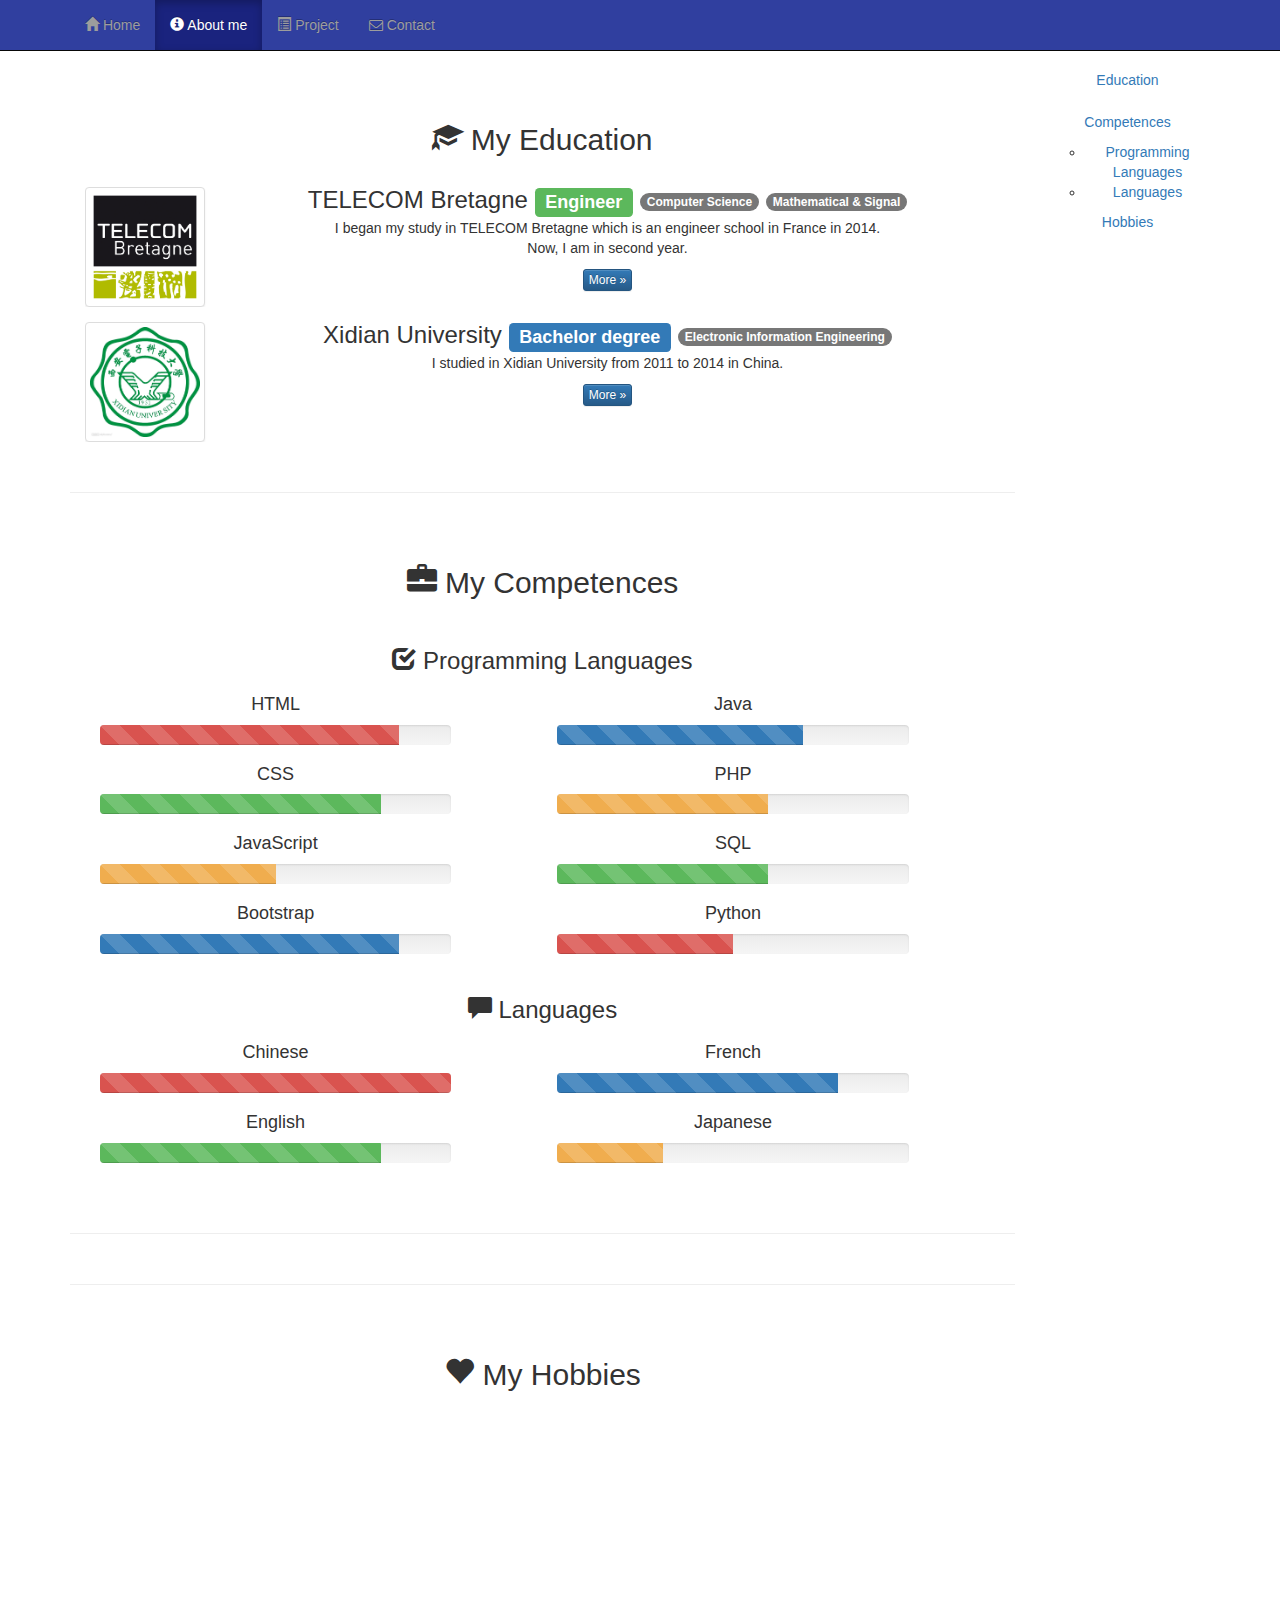
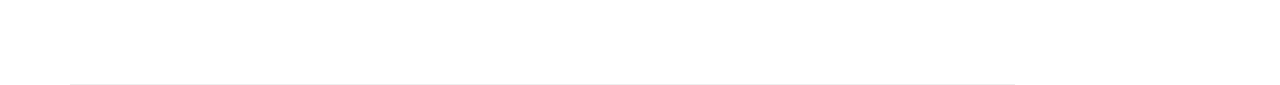
==== aboutme.html @ 02d78255 "add aboutme page" ====
<!DOCTYPE html>
<html lang="en">

<head>
    <meta charset="utf-8">
    <meta http-equiv="X-UA-Compatible" content="IE=edge">
    <meta name="viewport" content="width=device-width, initial-scale=1">
    <!-- The above 3 meta tags *must* come first in the head; any other head 
         content must come *after* these tags -->
    <title>Ristorante Con Fusion</title>
     <!-- Bootstrap -->
    <link href="css/bootstrap.min.css" rel="stylesheet">
    <link href="css/bootstrap-theme.min.css" rel="stylesheet">
    <link href="css/mystyles.css" rel="stylesheet">
    <link href="css/font-awesome.min.css" rel="stylesheet">
    <link href="css/bootstrap-social.css" rel="stylesheet">
     <link href="css/animate.css" rel="stylesheet" >
	 <link href="js/bootstrap.min.js" rel="stylesheet">
	    



    <!-- HTML5 shim and Respond.js for IE8 support of HTML5 elements and media queries -->
    <!-- WARNING: Respond.js doesn't work if you view the page via file:// -->
    <!--[if lt IE 9]>
      <script src="https://oss.maxcdn.com/html5shiv/3.7.2/html5shiv.min.js"></script>
      <script src="https://oss.maxcdn.com/respond/1.4.2/respond.min.js"></script>
    <![endif]-->
</head>

<body data-spy="scroll" data-target="#myScrollspy" data-offset="1">
<nav class="navbar navbar-inverse navbar-fixed-top" role="navigation">
            <div class="container">
                <div class="navbar-header">
                    <button type="button" class="navbar-toggle collapsed" data-toggle="collapse" data-target="#navbar" aria-expanded="false" aria-controls="navbar">
                        <span class="sr-only">Toggle navigation</span>
                        <span class="icon-bar"></span>
                        <span class="icon-bar"></span>
                        <span class="icon-bar"></span>
                    </button>
                </div>  
              <div id="navbar" class="navbar-collapse collapse">
                    <ul class="nav navbar-nav"> 
                     <li><a href="index.html"><span class="glyphicon glyphicon-home"
                         aria-hidden="true"></span> Home</a></li>
					<li class="active"><a href="aboutme.html"><span class="glyphicon glyphicon-info-sign"
                         aria-hidden="true"></span> About me</a></li>
                    <li><a href="project.html"><span class="glyphicon glyphicon-list-alt"
                    aria-hidden="true"></span> Project</a></li>
                    <li><a href="contactus.html"><i class="fa fa-envelope-o"></i> Contact</a></li>
                 </ul>
            </div>
    </div>
   </nav> 
	<div class="container">
		<div class="row">
		<div class="col-xs-12 col-sm-10">	
		 <div id="education" class="row row-content"> 
            <div class="col-xs-12 col-sm-12 ">
				<h2> <span class="glyphicon glyphicon-education"
                         aria-hidden="true"></span> My Education</h2>
				<p style="padding:3px "></p>
                 <div class="media">
                    <div class=" media-left media-middle">
                        <a href="http://www.telecom-bretagne.eu/">
                        <img class="media-object img-thumbnail"
                         src="img/telecom-bretagne.jpg" alt="telecom-bretagne" width="120" height="120">
                        </a>
                    </div>
                    <div class="media-body">
						<h3 class="media-heading">TELECOM Bretagne <span class="label label-sm label-success">Engineer</span>  <span class="badge">Computer Science </span>  <span class="badge">Mathematical &amp; Signal </span></h3>                        
						<p>I began my study in TELECOM Bretagne which is an engineer school in France in 2014. <br>
							Now, I am in second year.
						</p>
                        <p><a class="btn btn-primary btn-xs" href="#">More &raquo;</a></p>
                    </div>
                </div>
				<div class="media">
                    <div class=" media-left media-middle">
                        <a href="http://en.xidian.edu.cn/">
                        <img class="media-object img-thumbnail"
                         src="img/xidian.jpg" alt="xidian university" width="120" height="120">
                        </a>
                    </div>
                    <div class="media-body">
						<h3 class="media-heading">Xidian University <span class="label label-sm label-primary">Bachelor degree</span>  <span class="badge">Electronic Information Engineering </span></h3>                        
						<p>I studied in Xidian University from 2011 to 2014 in China. </p>
                        <p><a class="btn btn-primary btn-xs" href="#">More &raquo;</a></p>
                    </div>
                </div>
	          </div>
            </div>
		  <div class="row row-content">
            <div id="Competences"class="col-xs-12 col-sm-12 ">
				<h2> <span class="glyphicon glyphicon-briefcase"
                         aria-hidden="true"></span> My Competences</h2>
				<p style="padding:3px "></p>
			</div>
			<div id="Programming Languages" class="col-xs-12 col-sm-12 ">
				 <h3> <span class="glyphicon glyphicon-check"aria-hidden="true"></span> Programming Languages</h3>
			     
		    <div class="col-xs-12 col-sm-5 ">
				<h4>HTML</h4>
				<div class="progress">
                <div class="progress-bar  progress-bar-danger progress-bar-striped active" role="progressbar" aria-valuenow="60" aria-valuemin="0" aria-valuemax="100" style="width: 85%">
               <span class="sr-only">85% html</span>
                 </div>
               </div>
				<h4>CSS</h4>
				<div class="progress">
                <div class="progress-bar  progress-bar-success progress-bar-striped active" role="progressbar" aria-valuenow="60" aria-valuemin="0" aria-valuemax="100" style="width: 80%">
               <span class="sr-only">80% CSS</span>
                 </div>
               </div>
				<h4>JavaScript</h4>
				<div class="progress">
                <div class="progress-bar  progress-bar-warning progress-bar-striped active" role="progressbar" aria-valuenow="60" aria-valuemin="0" aria-valuemax="100" style="width: 50%">
               <span class="sr-only">50% JavaScript</span>
                 </div>
               </div>
				<h4>Bootstrap</h4>
 				<div class="progress">
  					<div class="progress-bar progress-bar-primary progress-bar-striped active" role="progressbar" aria-valuenow="80" aria-valuemin="0" aria-valuemax="100" style="width: 85%">
    				<span class="sr-only">85% Bootstrap</span>
  					</div>
				</div>
			</div>
			<div class="col-xs-12 col-sm-5 col-sm-offset-1">
				<h4>Java</h4>
				<div class="progress">
                <div class="progress-bar  progress-bar-primary progress-bar-striped active" role="progressbar" aria-valuenow="60" aria-valuemin="0" aria-valuemax="100" style="width: 70%">
               <span class="sr-only">70% java</span>
                 </div>
               </div>
				<h4>PHP</h4>
				<div class="progress">
                <div class="progress-bar  progress-bar-warning progress-bar-striped active" role="progressbar" aria-valuenow="60" aria-valuemin="0" aria-valuemax="100" style="width: 60%">
               <span class="sr-only">60% PHP</span>
                 </div>
               </div>
				<h4>SQL</h4>
				<div class="progress">
                <div class="progress-bar  progress-bar-success progress-bar-striped active" role="progressbar" aria-valuenow="60" aria-valuemin="0" aria-valuemax="100" style="width: 60%">
               <span class="sr-only">60% SQL</span>
                 </div>
               </div>
				<h4>Python</h4>
 				<div class="progress">
  					<div class="progress-bar progress-bar-danger progress-bar-striped active" role="progressbar" aria-valuenow="80" aria-valuemin="0" aria-valuemax="100" style="width: 50%">
    				<span class="sr-only">Python</span>
  					</div>
				</div>
			</div>
		 </div>

			 <div class="row row-content"> 
				 <div id="Languages"class="col-xs-12 col-sm-12 ">
				 <h3> <span class="glyphicon glyphicon-comment"aria-hidden="true"></span> Languages</h3>
				 <div class="col-xs-12 col-sm-5">
					 <h4> Chinese </h4>
					 <div class="progress">
  					<div class="progress-bar progress-bar-danger progress-bar-striped active" role="progressbar" aria-valuenow="80" aria-valuemin="0" aria-valuemax="100" style="width: 100%">
    				<span class="sr-only">Chinese</span>
  					</div>
				</div>
					 <h4> English </h4>
					 <div class="progress">
  					<div class="progress-bar progress-bar-success progress-bar-striped active" role="progressbar" aria-valuenow="80" aria-valuemin="0" aria-valuemax="100" style="width: 80%">
    				<span class="sr-only">English</span>
  					</div>
				</div>
				 </div>
				 
				 <div class="col-xs-12 col-sm-5 col-sm-offset-1">
					 <h4> French </h4>
					 <div class="progress">
  					<div class="progress-bar progress-bar-primary progress-bar-striped active" role="progressbar" aria-valuenow="80" aria-valuemin="0" aria-valuemax="100" style="width: 80%">
    				<span class="sr-only">French</span>
  					</div>
				</div>
					 <h4> Japanese </h4>
					 <div class="progress">
  					<div class="progress-bar progress-bar-warning progress-bar-striped active" role="progressbar" aria-valuenow="80" aria-valuemin="0" aria-valuemax="100" style="width: 30%">
    				<span class="sr-only">Japaneseh</span>
  					</div>
				</div>
				 </div>
			</div>
			</div>
  
         </div>
			<div class="row row-content">
            <div id="hobby"class="col-xs-12 col-sm-12 ">
				<h2> <span class="glyphicon glyphicon-heart"
                         aria-hidden="true"></span> My Hobbies</h2>
				<p style="padding:3px "></p>
			</div>
		
			</div>
			</div>
			<nav class="hidden-xs col-sm-2" id="myScrollspy">
				<p style="padding:30 px"></p>
            <ul class="nav nav-pills nav-stacked" data-spy="affix" data-offset-top="400">
                <li><a href="#education">Education</a></li>
				<li><a href="#Competences">Competences</a></li>
					<ul><li><a href="#Programming Languages">Programming Languages</a></li>
						<li><a href="#Language">Languages</a></li></ul>
                <li><a href="#hobby">Hobbies</a></li>
            </ul>
        </nav>
        
		
	</div>
	</div>
	
	
	</body>
	<script src="https://ajax.googleapis.com/ajax/libs/jquery/1.11.3/jquery.min.js"></script>
    <!-- Include all compiled plugins (below), or include individual files as needed -->
    <script src="js/bootstrap.min.js"></script>
</html>
---- css/mystyles.css ----
.row-header {
  margin: 0px auto;
  padding: 0px 0px;
}
.row-content {
  margin: 0px auto;
  padding: 50px 0px;
  border-bottom: 1px ridge;
  min-height: 400px;
}
.row-footer {
  margin: 0px auto;
  padding: 20px 0px;
  background-color: #AfAfAf;
}
.jumbotron {
  margin: 0px auto;
  padding: 70px 30px;
  background: #7986CB;
  color: floralwhite;
}
.carousel {
  background: #1a237e;
}
.carousel .item {
  height: 300px;
}
.carousel .item img {
  left: 0;
  min-height: 300px;
  position: absolute;
  top: 0;
}
.navbar-inverse {
  background: #303f9f;
  color: #ffffff;
}
.navbar-inverse .navbar-nav > .active > a {
  background: #1a237e;
  color: #ffffff;
}
.navbar-inverse .navbar-nav > .active > a:hover {
  background: #1a237e;
  color: #ffffff;
}
.navbar-inverse .navbar-nav > .active > a:focus {
  background: #1a237e;
  color: #ffffff;
}
.navbar-inverse .navbar-nav > .open > a {
  background: #1a237e;
  color: #ffffff;
}
.navbar-inverse .navbar-nav > .open > a:hover {
  background: #1a237e;
  color: #ffffff;
}
.navbar-inverse .navbar-nav > .open > a:focus {
  background: #1a237e;
  color: #ffffff;
}
.navbar-inverse .navbar-nav .open .dropdown-menu > li > a {
  background-color: #303f9f;
  color: #eeeeee;
}
.navbar-inverse .navbar-nav .open .dropdown-menu > li > a:hover {
  color: #000000;
}
.navbar-inverse .navbar-nav .open .dropdown-menu {
  background-color: #303f9f;
  color: #eeeeee;
}
address {
  color: #0f0f0f;
  font-size: 80%;
  margin: 0px;
}
body {
  text-align:center;
  padding: 50px 0px 0px 0px;
  z-index: 0;
}
.tab-content {
  border-bottom: 1px solid #dddddd;
  border-left: 1px solid #dddddd;
  border-right: 1px solid #dddddd;
  padding: 10px;
}
.affix {
  top: 100px;
}
#carouselButtons {
  bottom: 0px;
  position: absolute;
  right: 0px;
}
.center-block {
  display: block;
  margin-left: auto;
  margin-right: auto;
  text-align: center;
}
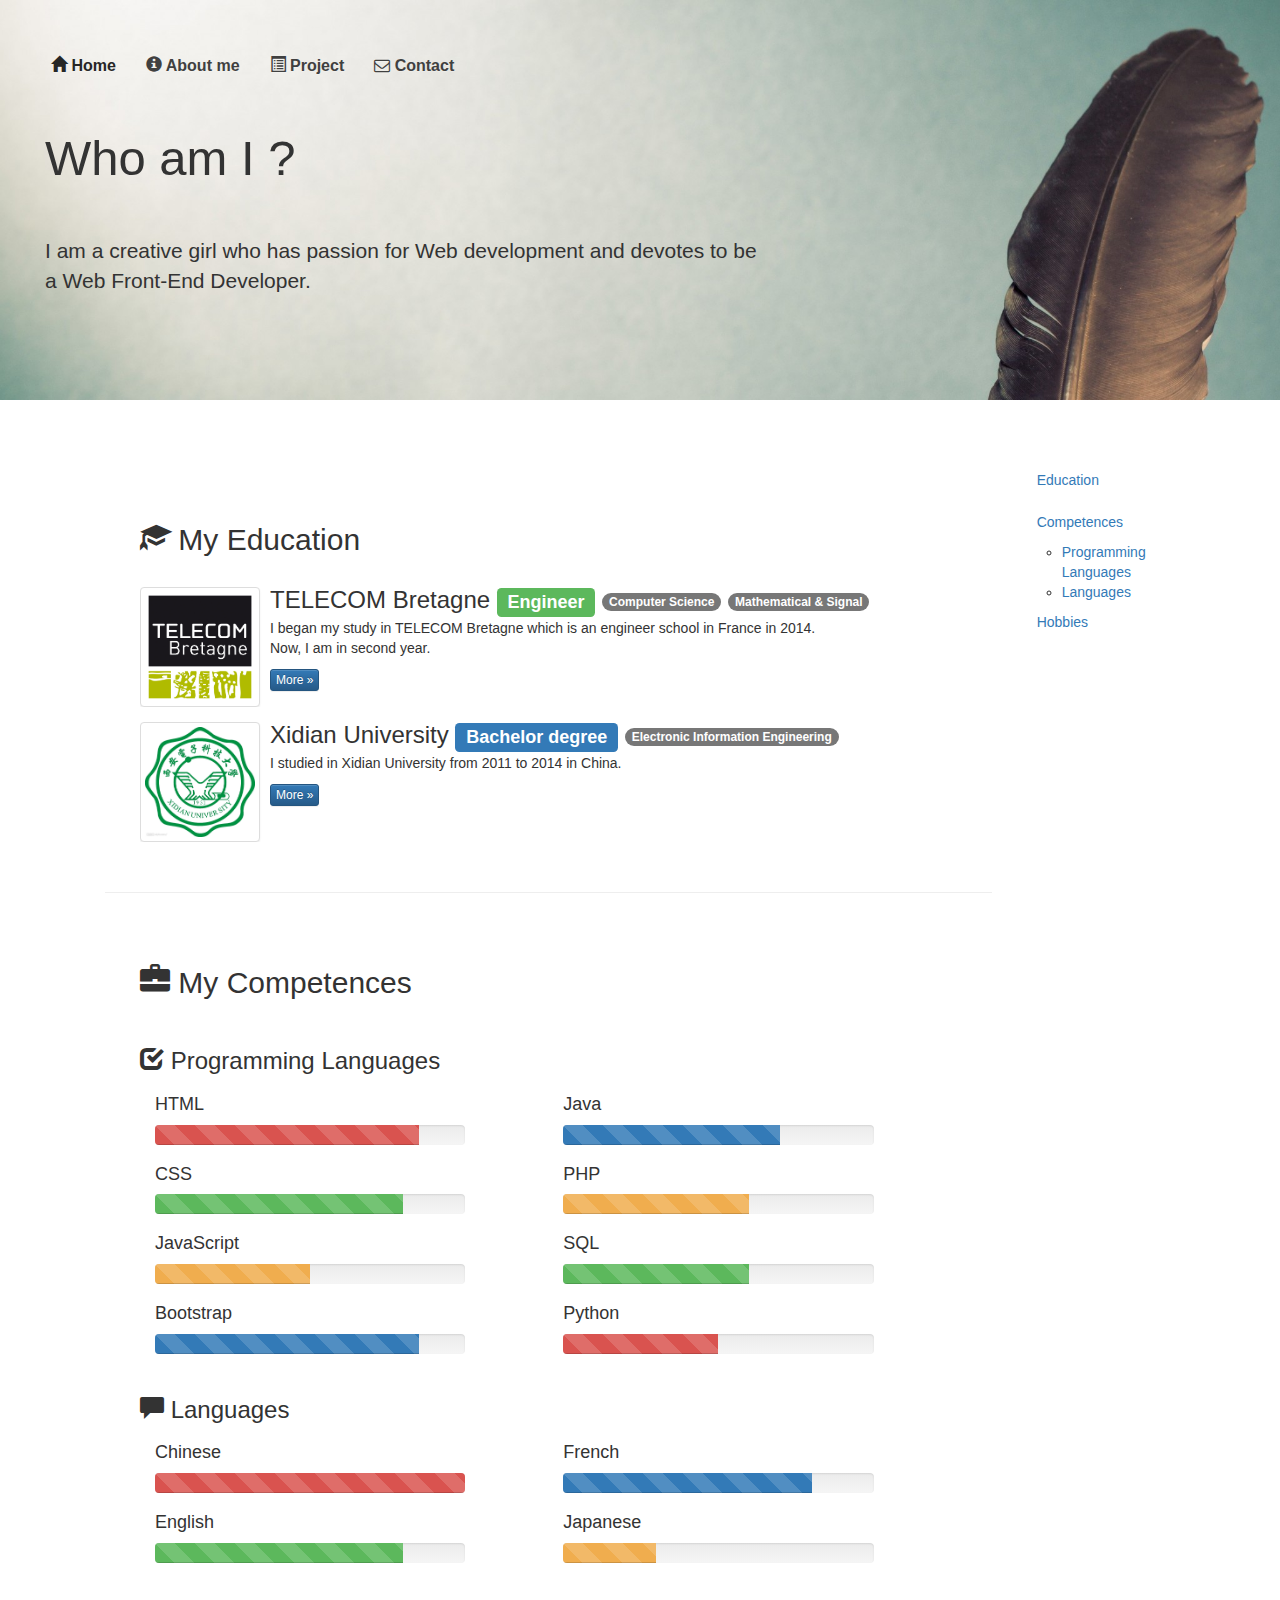
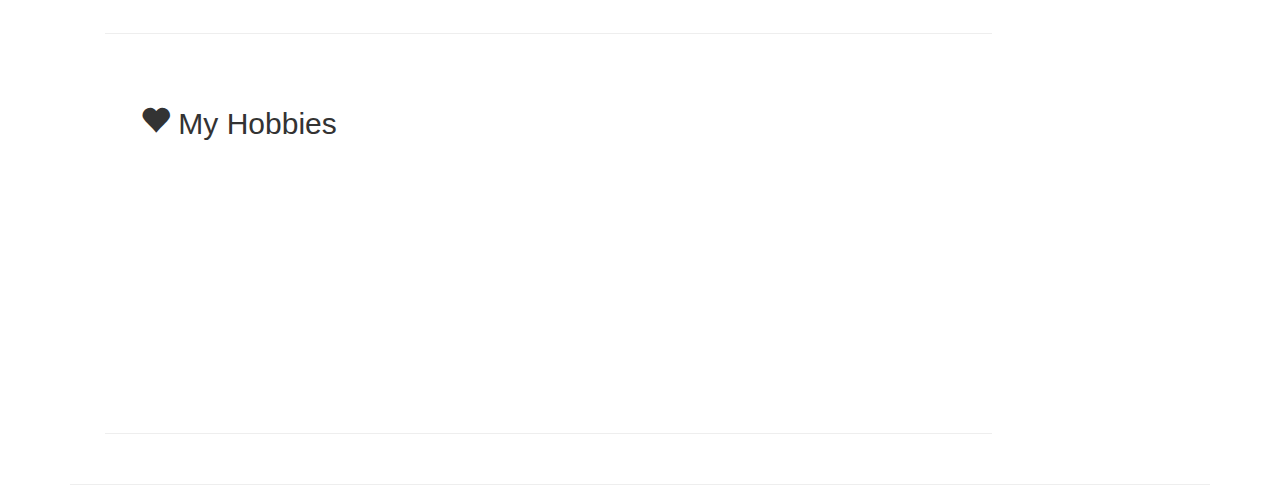
==== commit b21c90a1: "chang aboutme page background" ====
--- a/aboutme.html
+++ b/aboutme.html
@@ -16,10 +16,6 @@
     <link href="css/bootstrap-social.css" rel="stylesheet">
      <link href="css/animate.css" rel="stylesheet" >
 	 <link href="js/bootstrap.min.js" rel="stylesheet">
-	    
-
-
-
     <!-- HTML5 shim and Respond.js for IE8 support of HTML5 elements and media queries -->
     <!-- WARNING: Respond.js doesn't work if you view the page via file:// -->
     <!--[if lt IE 9]>
@@ -28,32 +24,46 @@
     <![endif]-->
 </head>
 
-<body data-spy="scroll" data-target="#myScrollspy" data-offset="1">
-<nav class="navbar navbar-inverse navbar-fixed-top" role="navigation">
-            <div class="container">
-                <div class="navbar-header">
-                    <button type="button" class="navbar-toggle collapsed" data-toggle="collapse" data-target="#navbar" aria-expanded="false" aria-controls="navbar">
+<body data-spy="scroll" data-target="#myScrollspy" data-offset="200">
+ <div id="aboutme">
+  <div class="row">
+	  <div class="col-xs-12 col-sm-6">
+	  <nav class="navbar" role="navigation">
+	  <div class="navbar-header">
+        <button type="button" class="navbar-toggle collapsed" data-toggle="collapse" data-target="#navbar" aria-expanded="false" aria-controls="navbar">
                         <span class="sr-only">Toggle navigation</span>
                         <span class="icon-bar"></span>
                         <span class="icon-bar"></span>
                         <span class="icon-bar"></span>
                     </button>
-                </div>  
-              <div id="navbar" class="navbar-collapse collapse">
+	 </div>
+        <div id="navbar" class="navbar-collapse collapse">
                     <ul class="nav navbar-nav"> 
-                     <li><a href="index.html"><span class="glyphicon glyphicon-home"
+                     <li class="active"><a href="index.html"><span class="glyphicon glyphicon-home"
                          aria-hidden="true"></span> Home</a></li>
-					<li class="active"><a href="aboutme.html"><span class="glyphicon glyphicon-info-sign"
+						<li><a href="aboutme.html"><span class="glyphicon glyphicon-info-sign"
                          aria-hidden="true"></span> About me</a></li>
                     <li><a href="project.html"><span class="glyphicon glyphicon-list-alt"
                     aria-hidden="true"></span> Project</a></li>
                     <li><a href="contactus.html"><i class="fa fa-envelope-o"></i> Contact</a></li>
                  </ul>
             </div>
-    </div>
-   </nav> 
+		
+       </nav>
+	   <div class="container">
+		  <div class="row row-jumbotron">
+			  <div class="col-xs-12 col-sm-8">
+		  <h1>Who am I ?</h1>
+		  <p>I am a creative girl who has passion for Web development and devotes to be a Web Front-End Developer.   </p>
+		  </div>
+		  </div>
+	   </div>
+	  </div>
+	   </div>
+	</div>
+
 	<div class="container">
-		<div class="row">
+		<div class="row row-content">
 		<div class="col-xs-12 col-sm-10">	
 		 <div id="education" class="row row-content"> 
             <div class="col-xs-12 col-sm-12 ">
@@ -153,7 +163,7 @@
 			</div>
 		 </div>
 
-			 <div class="row row-content"> 
+			  
 				 <div id="Languages"class="col-xs-12 col-sm-12 ">
 				 <h3> <span class="glyphicon glyphicon-comment"aria-hidden="true"></span> Languages</h3>
 				 <div class="col-xs-12 col-sm-5">
@@ -186,7 +196,7 @@
 				</div>
 				 </div>
 			</div>
-			</div>
+			
   
          </div>
 			<div class="row row-content">
--- a/css/mystyles.css
+++ b/css/mystyles.css
@@ -1,23 +1,41 @@
+.row-home {
+  margin: 0px auto;
+  padding: 0px 0px;
+  height: 550px;
+ }
 .row-header {
   margin: 0px auto;
   padding: 0px 0px;
 }
 .row-content {
   margin: 0px auto;
-  padding: 50px 0px;
+  padding:  50px 20px;
   border-bottom: 1px ridge;
   min-height: 400px;
+}
+.row-jumbotron h1{
+	padding-left: 30px;
+	font-size:350%;
+}
+.row-jumbotron p{
+	padding-left: 30px;
+	font-size: 150%;
+	margin-top: 50px;
 }
 .row-footer {
   margin: 0px auto;
   padding: 20px 0px;
   background-color: #AfAfAf;
 }
-.jumbotron {
+#aboutme{
+  background-image:url("../img/background.jpg");
+  background-repeat:no-repeat;
+  background-attachment: fixed;
+  background-position:bottom;
+  background-size: cover;
+  height: 400px;
+  padding: 0px auto;
   margin: 0px auto;
-  padding: 70px 30px;
-  background: #7986CB;
-  color: floralwhite;
 }
 .carousel {
   background: #1a237e;
@@ -31,44 +49,24 @@
   position: absolute;
   top: 0;
 }
-.navbar-inverse {
-  background: #303f9f;
-  color: #ffffff;
+.navbar{
+  margin-top:40px;
+  padding-left: 20px;
 }
-.navbar-inverse .navbar-nav > .active > a {
-  background: #1a237e;
-  color: #ffffff;
+.navbar-nav a{
+  color:#404040;
+  font-size: 16px;
+  font-weight: 550;
+  background-color:transparent;
 }
-.navbar-inverse .navbar-nav > .active > a:hover {
-  background: #1a237e;
-  color: #ffffff;
+
+.navbar .navbar-nav a:hover {
+    background:#cce6ff;
+	color:#262626;
 }
-.navbar-inverse .navbar-nav > .active > a:focus {
-  background: #1a237e;
-  color: #ffffff;
-}
-.navbar-inverse .navbar-nav > .open > a {
-  background: #1a237e;
-  color: #ffffff;
-}
-.navbar-inverse .navbar-nav > .open > a:hover {
-  background: #1a237e;
-  color: #ffffff;
-}
-.navbar-inverse .navbar-nav > .open > a:focus {
-  background: #1a237e;
-  color: #ffffff;
-}
-.navbar-inverse .navbar-nav .open .dropdown-menu > li > a {
-  background-color: #303f9f;
-  color: #eeeeee;
-}
-.navbar-inverse .navbar-nav .open .dropdown-menu > li > a:hover {
-  color: #000000;
-}
-.navbar-inverse .navbar-nav .open .dropdown-menu {
-  background-color: #303f9f;
-  color: #eeeeee;
+
+.navbar .navbar-nav>.active>a {
+    color:#262626;
 }
 address {
   color: #0f0f0f;
@@ -76,10 +74,19 @@
   margin: 0px;
 }
 body {
-  text-align:center;
-  padding: 50px 0px 0px 0px;
+  padding: 0px 0px;
   z-index: 0;
+  margin: 0px 0px;
 }
+#home{
+  background-image:url("../img/background.jpg");
+  background-repeat:no-repeat;
+  background-size: cover;
+  background-attachment: fixed;
+  background-position: center;
+  padding: 0px 0px;
+}
+
 .tab-content {
   border-bottom: 1px solid #dddddd;
   border-left: 1px solid #dddddd;
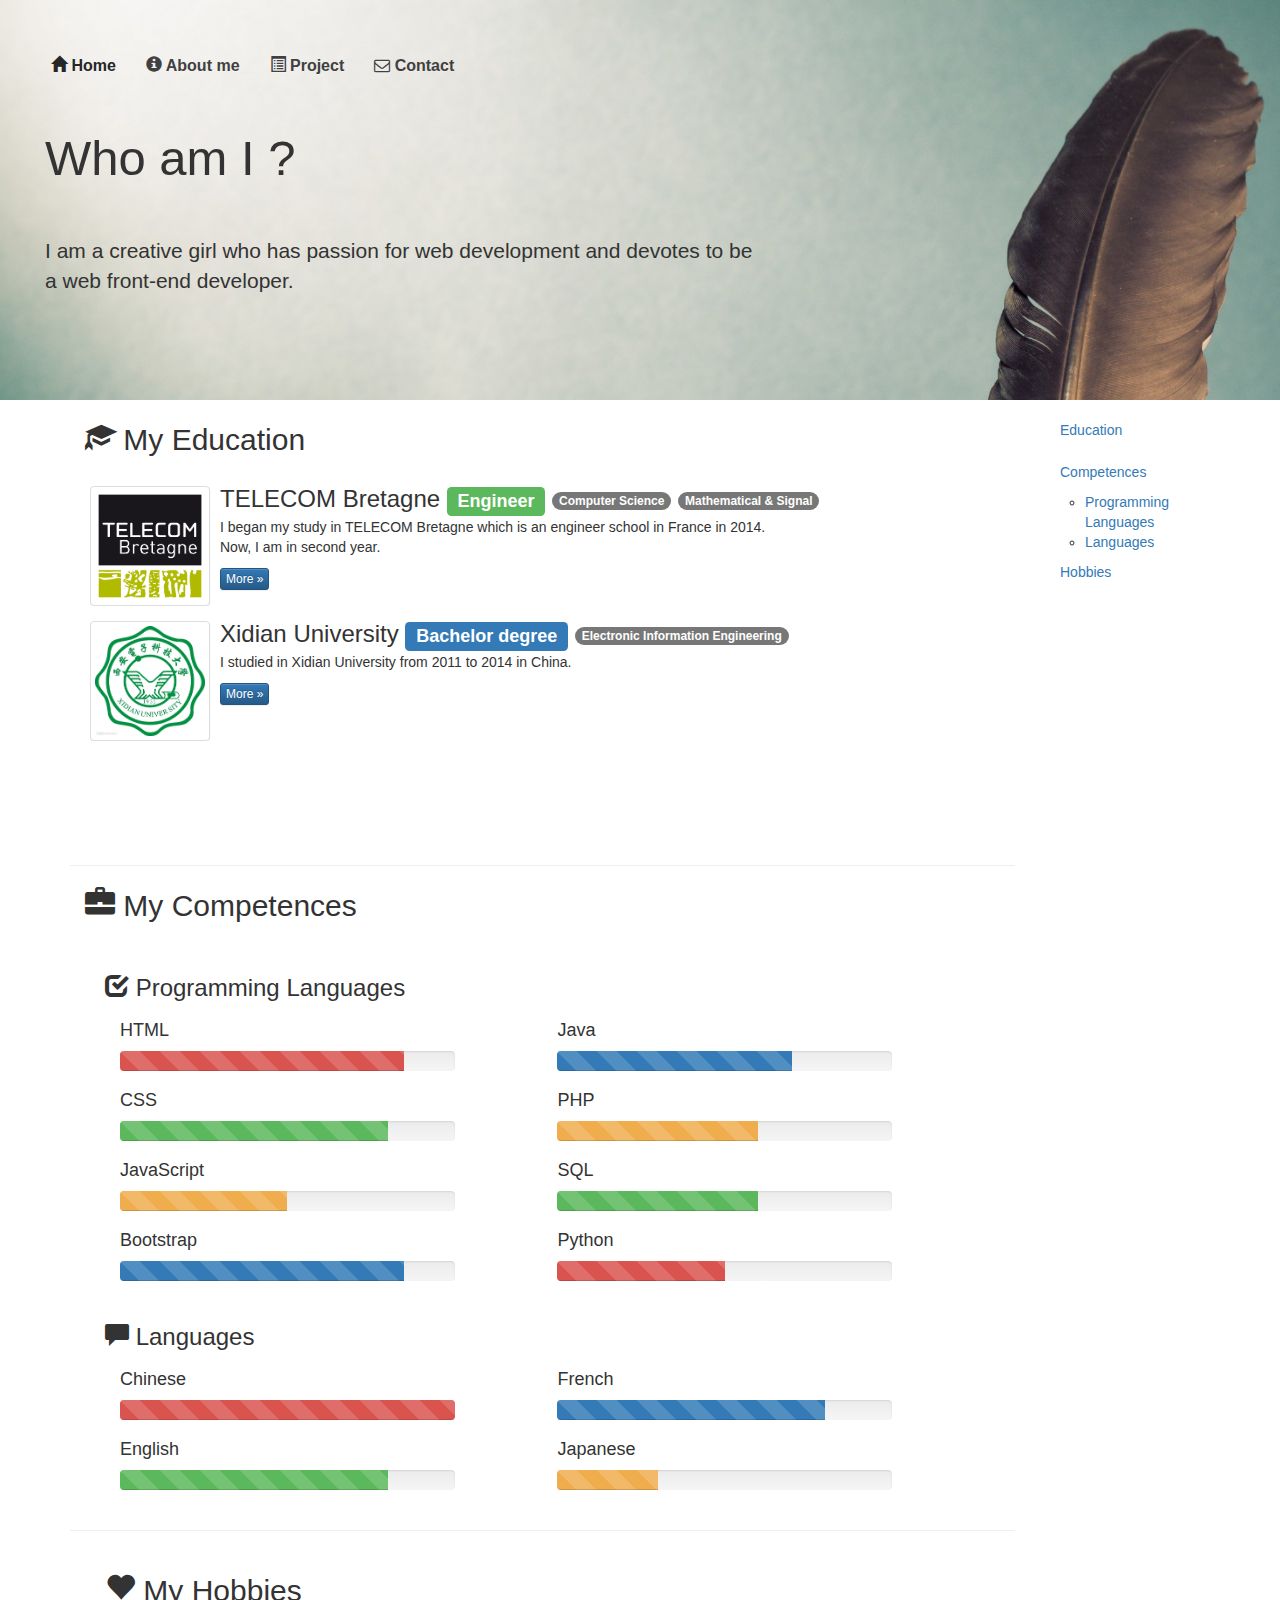
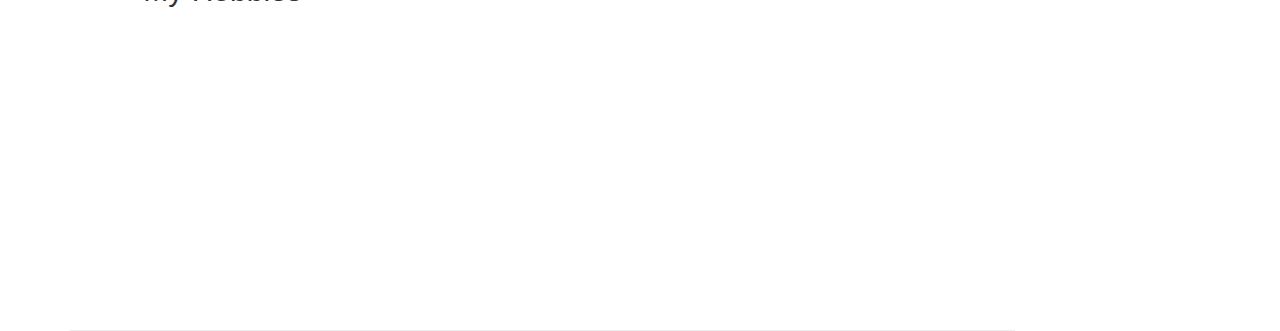
==== commit d67c048d: "creat project page" ====
--- a/aboutme.html
+++ b/aboutme.html
@@ -54,7 +54,7 @@
 		  <div class="row row-jumbotron">
 			  <div class="col-xs-12 col-sm-8">
 		  <h1>Who am I ?</h1>
-		  <p>I am a creative girl who has passion for Web development and devotes to be a Web Front-End Developer.   </p>
+		  <p>I am a creative girl who has passion for web development and devotes to be a web front-end developer.   </p>
 		  </div>
 		  </div>
 	   </div>
@@ -63,18 +63,21 @@
 	</div>
 
 	<div class="container">
-		<div class="row row-content">
+		<div class="row">
 		<div class="col-xs-12 col-sm-10">	
-		 <div id="education" class="row row-content"> 
+		 <div id="education">
+			<div class="row row-header">
             <div class="col-xs-12 col-sm-12 ">
 				<h2> <span class="glyphicon glyphicon-education"
                          aria-hidden="true"></span> My Education</h2>
-				<p style="padding:3px "></p>
+				</div>
+				 </div>
+				 <div class="row row-content">
                  <div class="media">
                     <div class=" media-left media-middle">
                         <a href="http://www.telecom-bretagne.eu/">
                         <img class="media-object img-thumbnail"
-                         src="img/telecom-bretagne.jpg" alt="telecom-bretagne" width="120" height="120">
+                         src="img/telecom-bretagne.jpg" alt="telecom-bretagne" target="_blank" width="120" height="120">
                         </a>
                     </div>
                     <div class="media-body">
@@ -89,7 +92,7 @@
                     <div class=" media-left media-middle">
                         <a href="http://en.xidian.edu.cn/">
                         <img class="media-object img-thumbnail"
-                         src="img/xidian.jpg" alt="xidian university" width="120" height="120">
+                         src="img/xidian.jpg" alt="xidian university" width="120" height="120" target="_blank">
                         </a>
                     </div>
                     <div class="media-body">
@@ -97,25 +100,27 @@
 						<p>I studied in Xidian University from 2011 to 2014 in China. </p>
                         <p><a class="btn btn-primary btn-xs" href="#">More &raquo;</a></p>
                     </div>
+					</div>
                 </div>
-	          </div>
+	          
             </div>
-		  <div class="row row-content">
-            <div id="Competences"class="col-xs-12 col-sm-12 ">
+		  <div id="Competences">
+			  <div class="row row-header">
+                <div class="col-xs-12 col-sm-12 ">
 				<h2> <span class="glyphicon glyphicon-briefcase"
                          aria-hidden="true"></span> My Competences</h2>
-				<p style="padding:3px "></p>
-			</div>
-			<div id="Programming Languages" class="col-xs-12 col-sm-12 ">
+			    </div>
+			   </div>
+			  <div class="row row-content">
+			   <div id="Programming Languages" class="col-xs-12 col-sm-12 ">
 				 <h3> <span class="glyphicon glyphicon-check"aria-hidden="true"></span> Programming Languages</h3>
-			     
-		    <div class="col-xs-12 col-sm-5 ">
-				<h4>HTML</h4>
-				<div class="progress">
-                <div class="progress-bar  progress-bar-danger progress-bar-striped active" role="progressbar" aria-valuenow="60" aria-valuemin="0" aria-valuemax="100" style="width: 85%">
-               <span class="sr-only">85% html</span>
-                 </div>
-               </div>
+		         <div class="col-xs-12 col-sm-5 ">
+				 <h4>HTML</h4>
+				 <div class="progress">
+                 <div class="progress-bar  progress-bar-danger progress-bar-striped active" role="progressbar" aria-valuenow="60" aria-valuemin="0" aria-valuemax="100" style="width: 85%">
+                <span class="sr-only">85% html</span>
+                 </div>
+                 </div>
 				<h4>CSS</h4>
 				<div class="progress">
                 <div class="progress-bar  progress-bar-success progress-bar-striped active" role="progressbar" aria-valuenow="60" aria-valuemin="0" aria-valuemax="100" style="width: 80%">
@@ -162,8 +167,6 @@
 				</div>
 			</div>
 		 </div>
-
-			  
 				 <div id="Languages"class="col-xs-12 col-sm-12 ">
 				 <h3> <span class="glyphicon glyphicon-comment"aria-hidden="true"></span> Languages</h3>
 				 <div class="col-xs-12 col-sm-5">
@@ -196,7 +199,7 @@
 				</div>
 				 </div>
 			</div>
-			
+			</div>
   
          </div>
 			<div class="row row-content">
--- a/css/mystyles.css
+++ b/css/mystyles.css
@@ -4,12 +4,12 @@
   height: 550px;
  }
 .row-header {
-  margin: 0px auto;
-  padding: 0px 0px;
+  margin: 0px 0px;
+  padding: 0px auto;
 }
 .row-content {
   margin: 0px auto;
-  padding:  50px 20px;
+  padding:  20px 20px;
   border-bottom: 1px ridge;
   min-height: 400px;
 }
@@ -37,15 +37,13 @@
   padding: 0px auto;
   margin: 0px auto;
 }
-.carousel {
-  background: #1a237e;
-}
+
 .carousel .item {
-  height: 300px;
+  height: 400px;
 }
 .carousel .item img {
   left: 0;
-  min-height: 300px;
+  min-height: 400px;
   position: absolute;
   top: 0;
 }
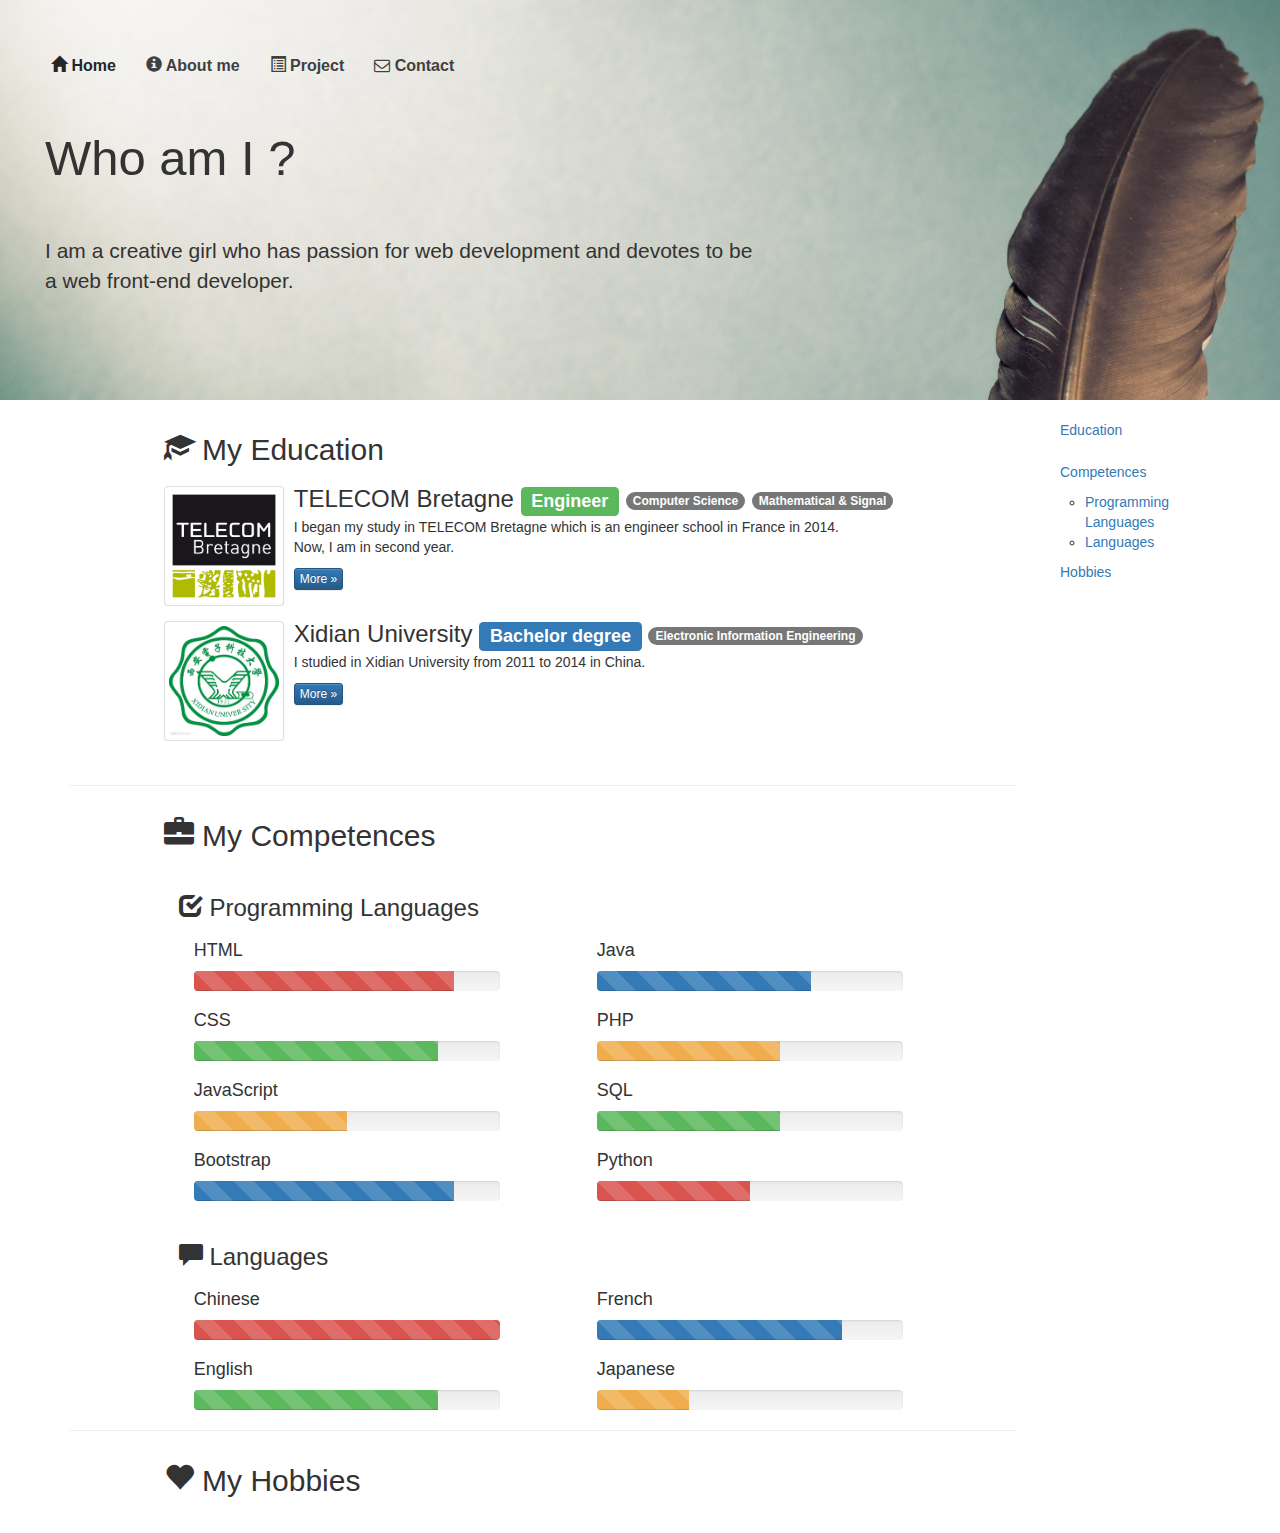
==== commit e54879a9: "add contact page" ====
--- a/aboutme.html
+++ b/aboutme.html
@@ -45,7 +45,7 @@
                          aria-hidden="true"></span> About me</a></li>
                     <li><a href="project.html"><span class="glyphicon glyphicon-list-alt"
                     aria-hidden="true"></span> Project</a></li>
-                    <li><a href="contactus.html"><i class="fa fa-envelope-o"></i> Contact</a></li>
+                    <li><a href="contact.html"><i class="fa fa-envelope-o"></i> Contact</a></li>
                  </ul>
             </div>
 		
@@ -64,15 +64,16 @@
 
 	<div class="container">
 		<div class="row">
-		<div class="col-xs-12 col-sm-10">	
+		<div class="col-xs-12 col-sm-10 ">	
 		 <div id="education">
 			<div class="row row-header">
-            <div class="col-xs-12 col-sm-12 ">
+            <div class="col-xs-12 col-sm-6 col-sm-offset-1 ">
 				<h2> <span class="glyphicon glyphicon-education"
                          aria-hidden="true"></span> My Education</h2>
 				</div>
 				 </div>
 				 <div class="row row-content">
+				<div class="col-xs-12 col-sm-11 col-sm-offset-1">
                  <div class="media">
                     <div class=" media-left media-middle">
                         <a href="http://www.telecom-bretagne.eu/">
@@ -102,16 +103,17 @@
                     </div>
 					</div>
                 </div>
-	          
+	          </div>
             </div>
 		  <div id="Competences">
 			  <div class="row row-header">
-                <div class="col-xs-12 col-sm-12 ">
+                <div class="col-xs-12 col-sm-6 col-sm-offset-1 ">
 				<h2> <span class="glyphicon glyphicon-briefcase"
                          aria-hidden="true"></span> My Competences</h2>
 			    </div>
 			   </div>
 			  <div class="row row-content">
+				  <div class="col-xs-12 col-sm-11 col-sm-offset-1">
 			   <div id="Programming Languages" class="col-xs-12 col-sm-12 ">
 				 <h3> <span class="glyphicon glyphicon-check"aria-hidden="true"></span> Programming Languages</h3>
 		         <div class="col-xs-12 col-sm-5 ">
@@ -200,10 +202,10 @@
 				 </div>
 			</div>
 			</div>
-  
+  			</div>
          </div>
-			<div class="row row-content">
-            <div id="hobby"class="col-xs-12 col-sm-12 ">
+			<div class="row row-header">
+            <div id="hobby"class="col-xs-12 col-sm-6 col-sm-offset-1 ">
 				<h2> <span class="glyphicon glyphicon-heart"
                          aria-hidden="true"></span> My Hobbies</h2>
 				<p style="padding:3px "></p>
--- a/css/mystyles.css
+++ b/css/mystyles.css
@@ -4,14 +4,20 @@
   height: 550px;
  }
 .row-header {
-  margin: 0px 0px;
+  margin: 10px 0px;
   padding: 0px auto;
 }
 .row-content {
-  margin: 0px auto;
-  padding:  20px 20px;
+  margin: 10px auto;
+  padding:  0px auto;
   border-bottom: 1px ridge;
-  min-height: 400px;
+  min-height: 300px;
+}
+.row-carousel {
+  margin: 30px auto;
+  padding:  40px 20px;
+  border-bottom: 1px ridge;
+  min-height: 300px;
 }
 .row-jumbotron h1{
 	padding-left: 30px;
@@ -46,6 +52,9 @@
   min-height: 400px;
   position: absolute;
   top: 0;
+}
+.carousel .item h1{
+	color:#0066ff;
 }
 .navbar{
   margin-top:40px;
